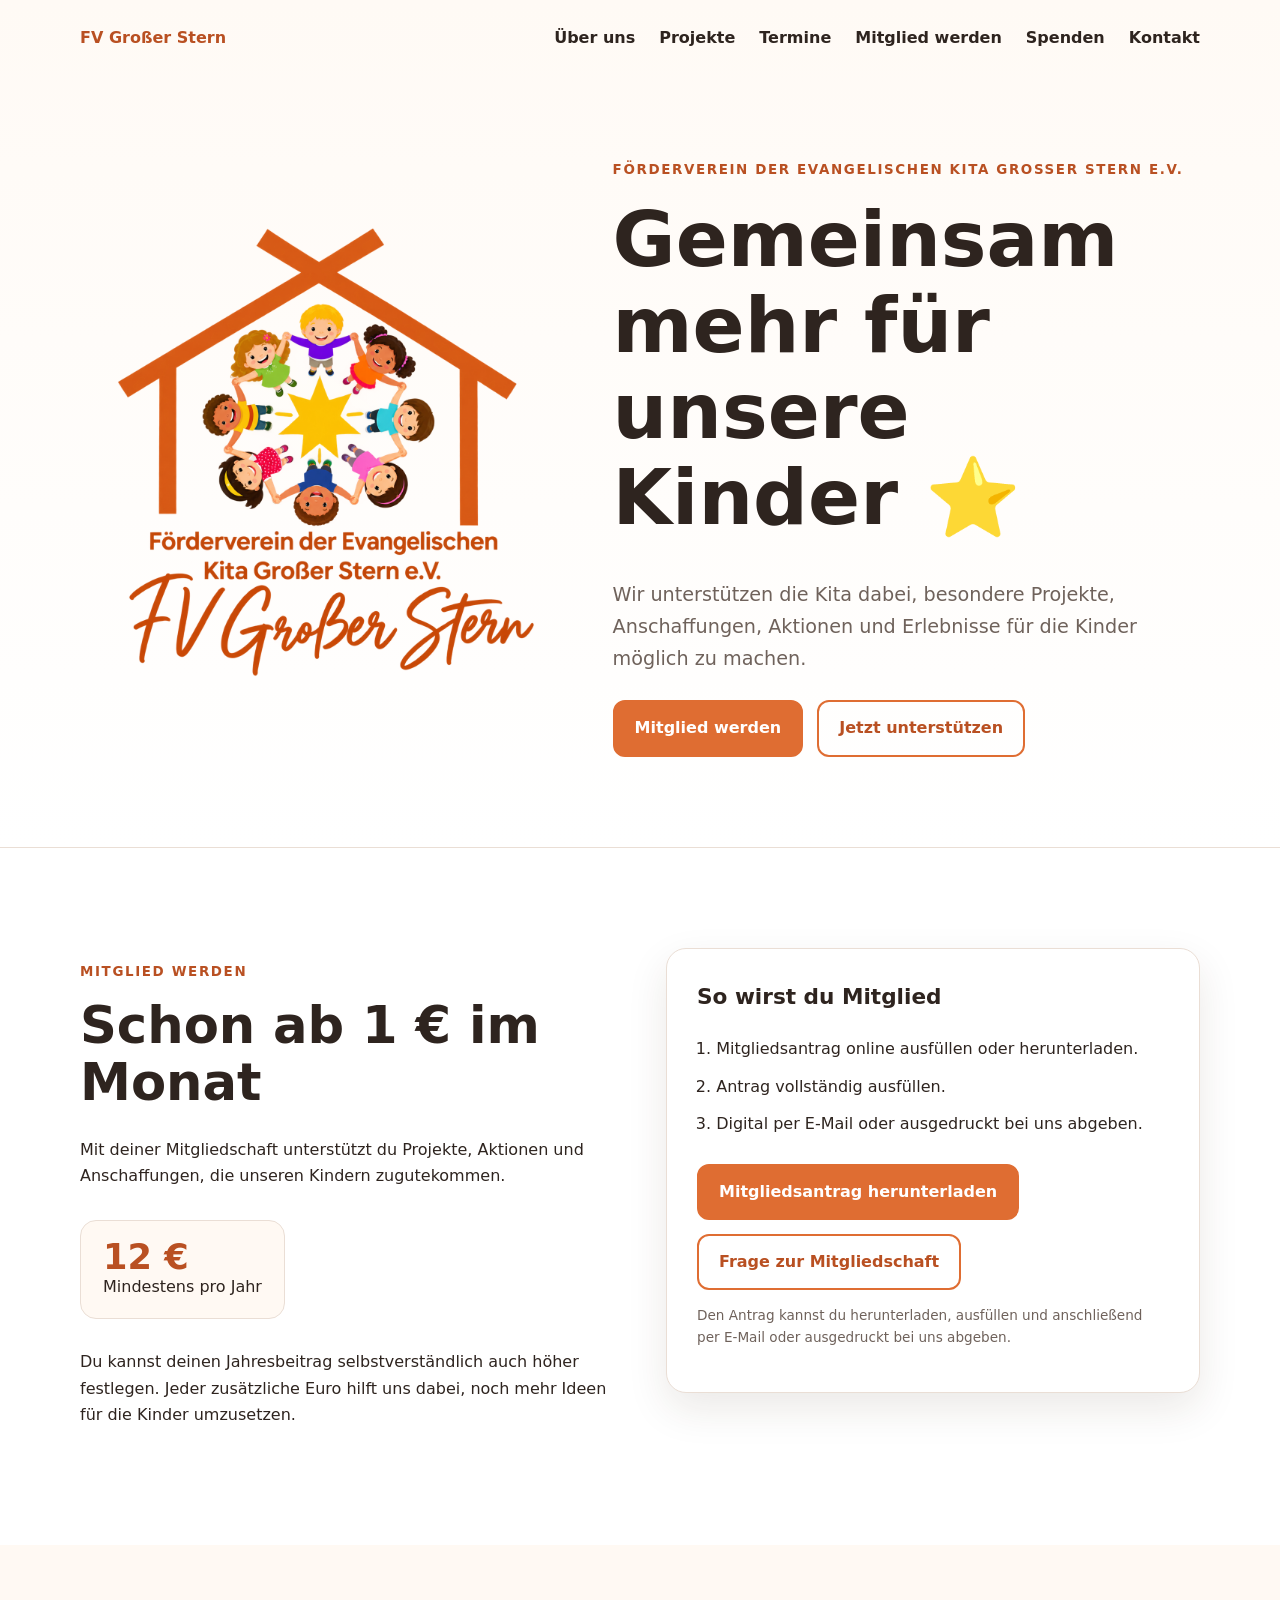
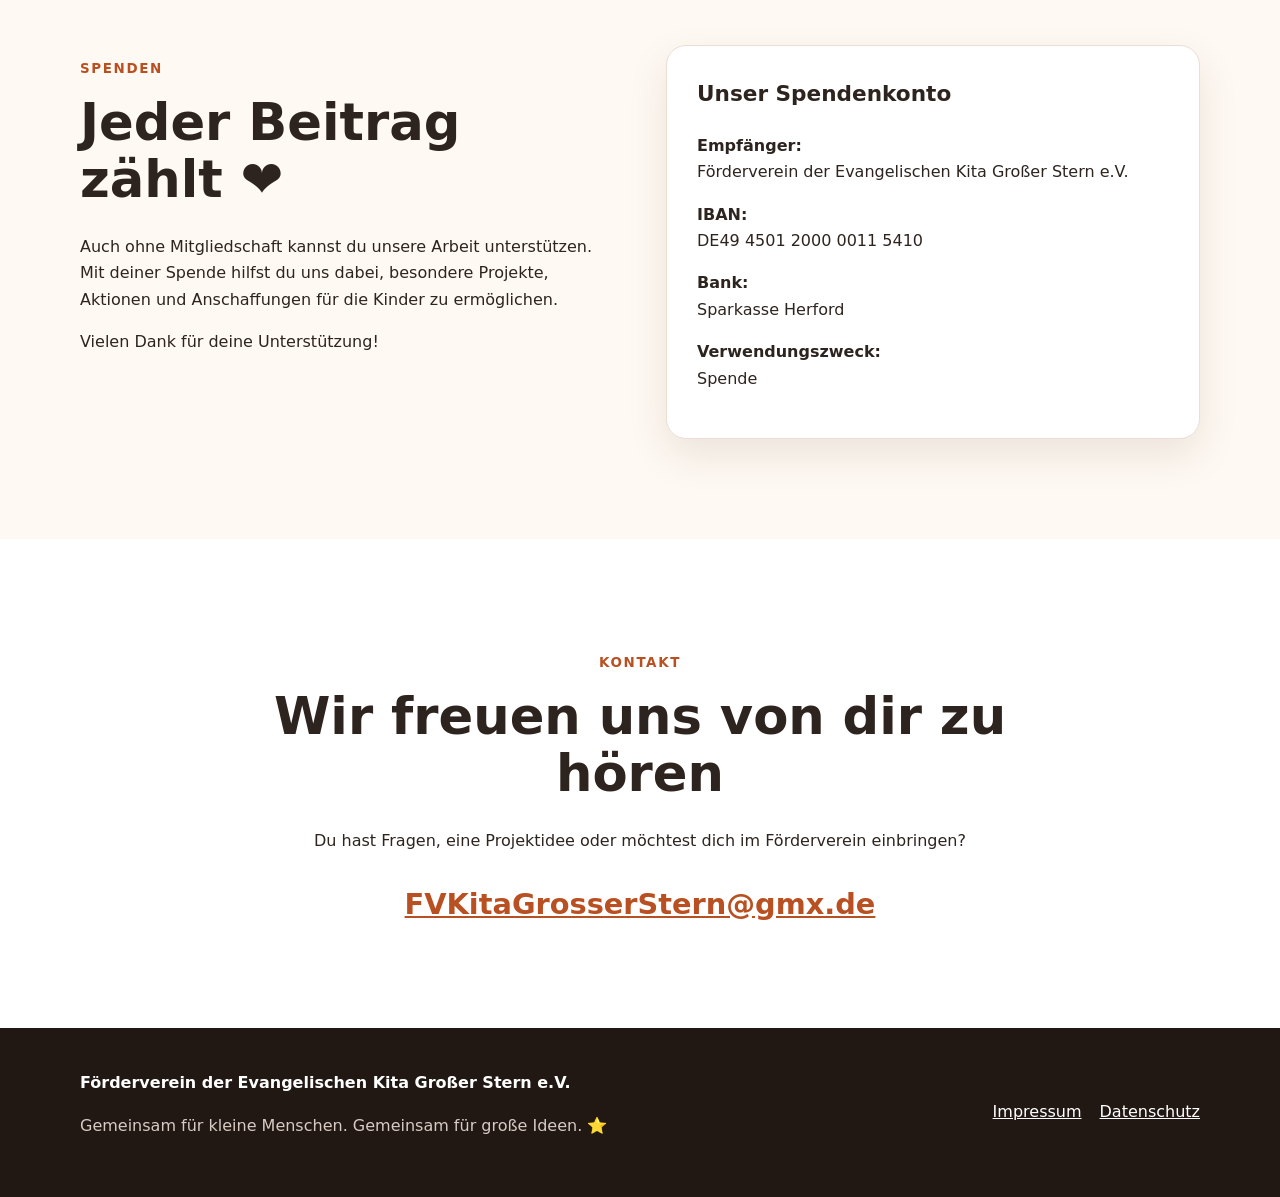
==== index.html @ b5fa6b10 "Fix link to 'Projekte' and remove section Updated link to 'Projekte' and removed the 'Projekte' sect" ====
<!DOCTYPE html>
<html lang="de">
<head>
  <meta charset="UTF-8">
  <meta name="viewport" content="width=device-width, initial-scale=1.0">
  <title>Förderverein der Evangelischen Kita Großer Stern e.V.</title>
  <meta name="description" content="Förderverein der Evangelischen Kita Großer Stern e.V. – gemeinsam mehr für unsere Kinder. Mitglied werden, Projekte unterstützen und spenden.">
  <link rel="stylesheet" href="styles.css">
</head>
<body>
  <header class="hero" id="start">
    <nav class="nav container">
      <a href="#start" class="brand">FV Großer Stern</a>
      <button class="menu-toggle" aria-label="Menü öffnen" onclick="document.querySelector('.nav-links').classList.toggle('open')">☰</button>
      <div class="nav-links">
        <a href="ueber-uns.html">Über uns</a>
        <a  <a href="projekte.html">Projekte</a>
        <a href="termine.html">Termine</a>
        <a href="#mitglied">Mitglied werden</a>
        <a href="#spenden">Spenden</a>
        <a href="#kontakt">Kontakt</a>
      </div>
    </nav>

    <div class="hero-content container">
      <img src="logo.png" alt="Logo des Fördervereins der Evangelischen Kita Großer Stern e.V." class="logo">
      <div class="hero-text">
        <p class="eyebrow">Förderverein der Evangelischen Kita Großer Stern e.V.</p>
        <h1>Gemeinsam mehr für unsere Kinder ⭐</h1>
        <p>Wir unterstützen die Kita dabei, besondere Projekte, Anschaffungen, Aktionen und Erlebnisse für die Kinder möglich zu machen.</p>
        <div class="hero-actions">
          <a class="btn primary" href="#mitglied">Mitglied werden</a>
          <a class="btn secondary" href="#spenden">Jetzt unterstützen</a>
        </div>
      </div>
    </div>
  </header>

  <main>


    
<section id="mitglied" class="section">
      <div class="container two-col">
        <div>
          <p class="eyebrow">Mitglied werden</p>
          <h2>Schon ab 1 € im Monat</h2>
          <p>Mit deiner Mitgliedschaft unterstützt du Projekte, Aktionen und Anschaffungen, die unseren Kindern zugutekommen.</p>
          <div class="price-box">
            <span class="price">12 €</span>
            <span>Mindestens pro Jahr</span>
          </div>
          <p>Du kannst deinen Jahresbeitrag selbstverständlich auch höher festlegen. Jeder zusätzliche Euro hilft uns dabei, noch mehr Ideen für die Kinder umzusetzen.</p>
        </div>
        <div class="card">
          <h3>So wirst du Mitglied</h3>
          <ol class="steps">
            <li>Mitgliedsantrag online ausfüllen oder herunterladen.</li>
            <li>Antrag vollständig ausfüllen.</li>
            <li>Digital per E-Mail oder ausgedruckt bei uns abgeben.</li>
          </ol>
          <div class="stack">
            <a class="btn primary" href="mitgliedsantrag.pdf">Mitgliedsantrag herunterladen</a>
            <a class="btn secondary" href="mailto:FVKitaGrosserStern@gmx.de?subject=Mitgliedschaft%20im%20Förderverein">Frage zur Mitgliedschaft</a>
          </div>
          <p class="small-note">Den Antrag kannst du herunterladen, ausfüllen und anschließend per E-Mail oder ausgedruckt bei uns abgeben.</p>
        </div>
      </div>
    </section>

    <section id="spenden" class="section alt">
      <div class="container two-col">
        <div>
          <p class="eyebrow">Spenden</p>
          <h2>Jeder Beitrag zählt ❤️</h2>
          <p>Auch ohne Mitgliedschaft kannst du unsere Arbeit unterstützen. Mit deiner Spende hilfst du uns dabei, besondere Projekte, Aktionen und Anschaffungen für die Kinder zu ermöglichen.</p>
          <p>Vielen Dank für deine Unterstützung!</p>
        </div>
        <div class="card bank-card">
          <h3>Unser Spendenkonto</h3>
          <p><strong>Empfänger:</strong><br>Förderverein der Evangelischen Kita Großer Stern e.V.</p>
          <p><strong>IBAN:</strong><br>DE49 4501 2000 0011 5410</p>
          <p><strong>Bank:</strong><br>Sparkasse Herford</p>
          <p><strong>Verwendungszweck:</strong><br>Spende</p>
        </div>
      </div>
    </section>

    <section id="kontakt" class="section">
      <div class="container contact-box">
        <p class="eyebrow">Kontakt</p>
        <h2>Wir freuen uns von dir zu hören</h2>
        <p>Du hast Fragen, eine Projektidee oder möchtest dich im Förderverein einbringen?</p>
        <a class="mail-link" href="mailto:FVKitaGrosserStern@gmx.de">FVKitaGrosserStern@gmx.de</a>
      </div>
    </section>
  </main>

  <footer class="footer">
    <div class="container footer-inner">
      <div>
        <strong>Förderverein der Evangelischen Kita Großer Stern e.V.</strong>
        <p>Gemeinsam für kleine Menschen. Gemeinsam für große Ideen. ⭐</p>
      </div>
      <div class="footer-links">
        <a href="impressum.html">Impressum</a>
        <a href="datenschutz.html">Datenschutz</a>
      </div>
    </div>
  </footer>

  <script>
    document.querySelectorAll('.nav-links a').forEach(link => {
      link.addEventListener('click', () => document.querySelector('.nav-links').classList.remove('open'));
    });
  </script>
</body>
</html>
---- styles.css ----
:root {
  --orange: #df6d32;
  --orange-dark: #b95022;
  --yellow: #ffd500;
  --ink: #2e241f;
  --muted: #6f625b;
  --cream: #fff9f3;
  --white: #ffffff;
  --line: #eaded5;
  --shadow: 0 16px 40px rgba(60, 35, 20, .10);
}

* { box-sizing: border-box; }
html { scroll-behavior: smooth; }
body {
  margin: 0;
  font-family: system-ui, -apple-system, BlinkMacSystemFont, "Segoe UI", sans-serif;
  color: var(--ink);
  background: var(--white);
  line-height: 1.65;
}
a { color: inherit; }
.container { width: min(1120px, 92%); margin: 0 auto; }

.nav {
  min-height: 76px;
  display: flex;
  align-items: center;
  justify-content: space-between;
  gap: 24px;
}
.brand { text-decoration: none; font-weight: 800; color: var(--orange-dark); }
.nav-links { display: flex; gap: 24px; align-items: center; }
.nav-links a { text-decoration: none; font-weight: 650; }
.nav-links a:hover { color: var(--orange-dark); }
.menu-toggle { display: none; border: 0; background: transparent; font-size: 1.8rem; }

.hero {
  background: linear-gradient(180deg, #fffaf5 0%, #ffffff 100%);
  border-bottom: 1px solid var(--line);
}
.hero-content {
  min-height: 650px;
  display: grid;
  grid-template-columns: .9fr 1.1fr;
  gap: 52px;
  align-items: center;
  padding: 70px 0 90px;
}
.logo { width: 100%; max-width: 470px; margin: 0 auto; display: block; }
.hero h1, h2 {
  line-height: 1.12;
  margin: .2em 0 .5em;
}
.hero h1 { font-size: clamp(2.6rem, 6vw, 5rem); }
h2 { font-size: clamp(2rem, 4vw, 3.2rem); }
h3 { margin-top: 0; font-size: 1.35rem; }
.eyebrow {
  text-transform: uppercase;
  letter-spacing: .12em;
  font-weight: 800;
  color: var(--orange-dark);
  font-size: .84rem;
}
.hero-text > p:not(.eyebrow) { font-size: 1.2rem; color: var(--muted); max-width: 700px; }
.hero-actions, .stack { display: flex; flex-wrap: wrap; gap: 14px; margin-top: 26px; }

.btn {
  display: inline-block;
  text-decoration: none;
  padding: 13px 20px;
  border-radius: 12px;
  font-weight: 800;
  border: 2px solid var(--orange);
  transition: transform .15s ease, box-shadow .15s ease;
}
.btn:hover { transform: translateY(-2px); box-shadow: 0 8px 20px rgba(90,50,25,.12); }
.btn.primary { background: var(--orange); color: white; }
.btn.secondary { background: transparent; color: var(--orange-dark); }

.section { padding: 100px 0; }
.section.alt { background: var(--cream); }
.two-col { display: grid; grid-template-columns: 1fr 1fr; gap: 52px; align-items: start; }
.lead { font-size: 1.15rem; color: var(--muted); max-width: 800px; }

.card {
  background: var(--white);
  border: 1px solid var(--line);
  border-radius: 20px;
  padding: 30px;
  box-shadow: var(--shadow);
}
.cards {
  margin-top: 34px;
  display: grid;
  grid-template-columns: repeat(3, 1fr);
  gap: 22px;
}
.icon { font-size: 2.2rem; margin-bottom: 8px; }
.checklist { padding-left: 1.2rem; }
.checklist li { margin: .45rem 0; }
.callout {
  margin-top: 28px;
  padding: 20px 24px;
  border-left: 5px solid var(--yellow);
  background: white;
  border-radius: 12px;
  display: flex;
  gap: 12px;
  flex-wrap: wrap;
}

.price-box {
  display: inline-flex;
  flex-direction: column;
  padding: 18px 22px;
  border-radius: 16px;
  background: var(--cream);
  border: 1px solid var(--line);
  margin: 14px 0;
}
.price { font-size: 2.2rem; line-height: 1; font-weight: 900; color: var(--orange-dark); }
.steps { padding-left: 1.2rem; }
.steps li { margin-bottom: .7rem; }
.small-note { font-size: .85rem; color: var(--muted); }
.placeholder { color: #9a6f5a; font-style: italic; }

.contact-box {
  text-align: center;
  max-width: 800px;
}
.mail-link {
  display: inline-block;
  margin-top: 10px;
  font-size: clamp(1.2rem, 3vw, 1.8rem);
  color: var(--orange-dark);
  font-weight: 900;
}

.footer {
  background: #211813;
  color: white;
  padding: 42px 0;
}
.footer p { color: #d8cbc3; }
.footer-inner {
  display: flex;
  justify-content: space-between;
  gap: 28px;
  align-items: center;
}
.footer-links { display: flex; gap: 18px; }
.footer-links a { color: white; }

.legal {
  width: min(900px, 92%);
  margin: 60px auto;
}
.legal h1 { font-size: 2.5rem; }
.legal .notice {
  background: #fff4dd;
  border-left: 5px solid #e4a300;
  padding: 16px 18px;
  border-radius: 10px;
}
.legal a { color: var(--orange-dark); }

@media (max-width: 820px) {
  .menu-toggle { display: block; }
  .nav-links {
    display: none;
    position: absolute;
    top: 72px;
    right: 4%;
    left: 4%;
    background: white;
    border: 1px solid var(--line);
    border-radius: 14px;
    box-shadow: var(--shadow);
    padding: 18px;
    flex-direction: column;
    align-items: flex-start;
    z-index: 20;
  }
  .nav-links.open { display: flex; }
  .hero-content, .two-col, .cards { grid-template-columns: 1fr; }
  .hero-content { padding-top: 35px; min-height: auto; }
  .logo { max-width: 360px; }
  .section { padding: 72px 0; }
  .footer-inner { flex-direction: column; align-items: flex-start; }
}
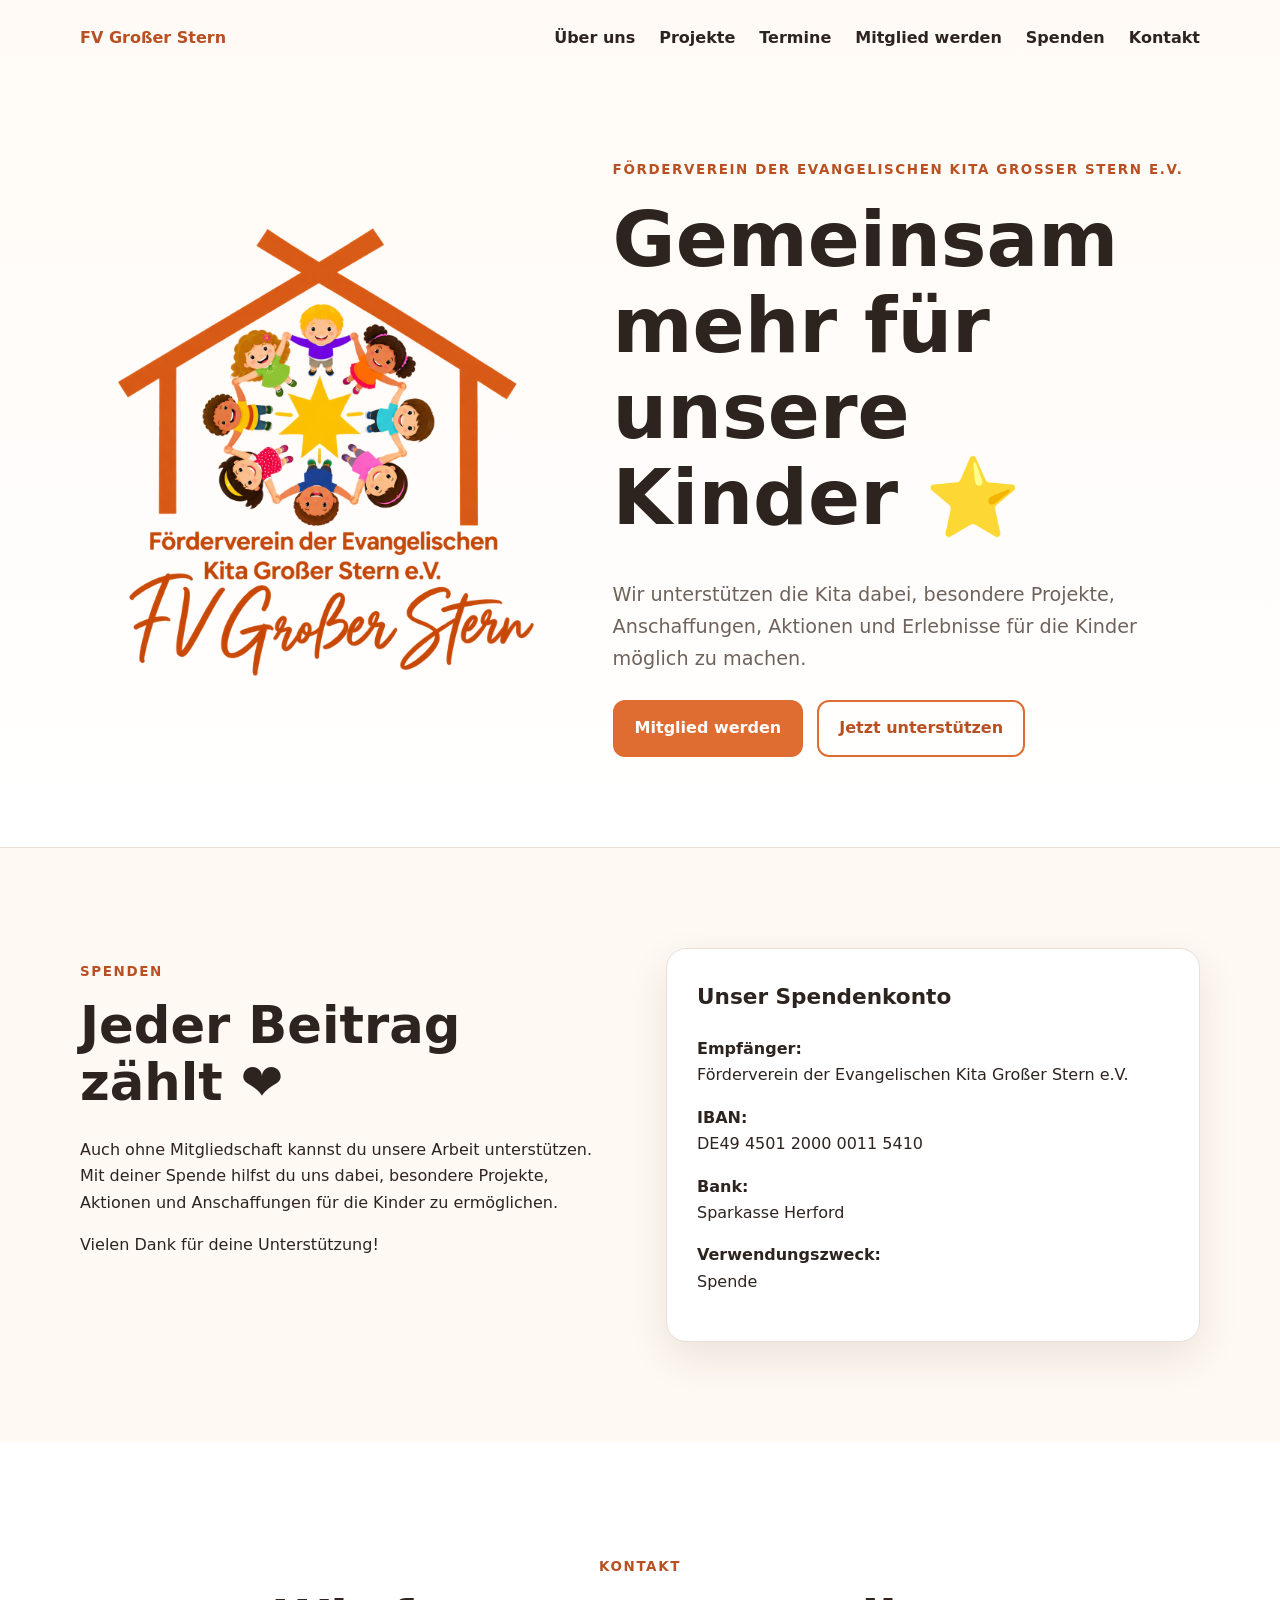
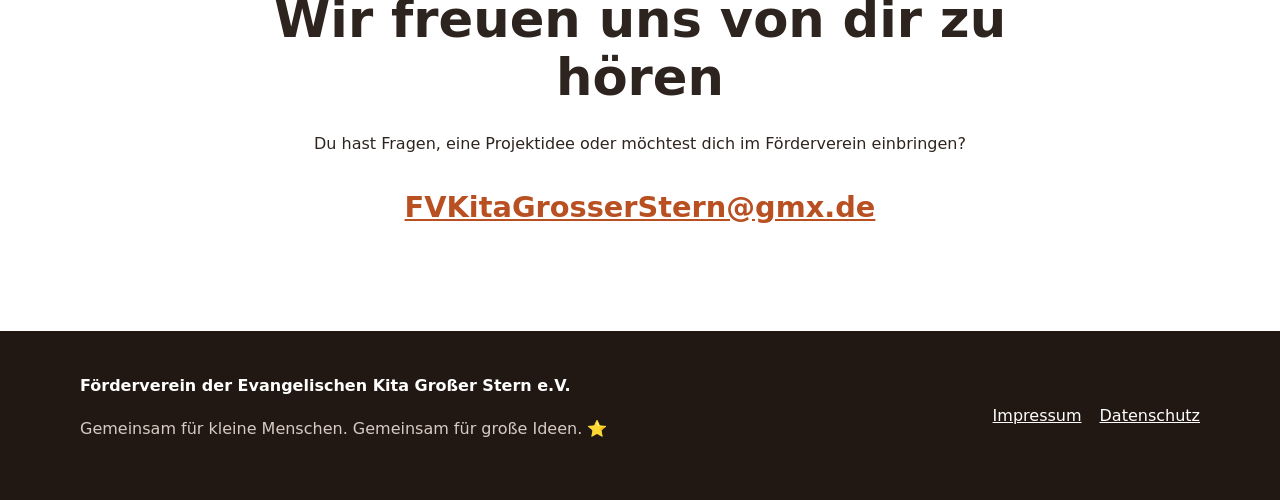
==== commit 70855681: "Remove membership section from index.html Removed the membership section from the index.html file." ====
--- a/index.html
+++ b/index.html
@@ -16,7 +16,7 @@
         <a href="ueber-uns.html">Über uns</a>
         <a  <a href="projekte.html">Projekte</a>
         <a href="termine.html">Termine</a>
-        <a href="#mitglied">Mitglied werden</a>
+        <a href="mitglied.html">Mitglied werden</a>
         <a href="#spenden">Spenden</a>
         <a href="#kontakt">Kontakt</a>
       </div>
@@ -40,33 +40,7 @@
 
 
     
-<section id="mitglied" class="section">
-      <div class="container two-col">
-        <div>
-          <p class="eyebrow">Mitglied werden</p>
-          <h2>Schon ab 1 € im Monat</h2>
-          <p>Mit deiner Mitgliedschaft unterstützt du Projekte, Aktionen und Anschaffungen, die unseren Kindern zugutekommen.</p>
-          <div class="price-box">
-            <span class="price">12 €</span>
-            <span>Mindestens pro Jahr</span>
-          </div>
-          <p>Du kannst deinen Jahresbeitrag selbstverständlich auch höher festlegen. Jeder zusätzliche Euro hilft uns dabei, noch mehr Ideen für die Kinder umzusetzen.</p>
-        </div>
-        <div class="card">
-          <h3>So wirst du Mitglied</h3>
-          <ol class="steps">
-            <li>Mitgliedsantrag online ausfüllen oder herunterladen.</li>
-            <li>Antrag vollständig ausfüllen.</li>
-            <li>Digital per E-Mail oder ausgedruckt bei uns abgeben.</li>
-          </ol>
-          <div class="stack">
-            <a class="btn primary" href="mitgliedsantrag.pdf">Mitgliedsantrag herunterladen</a>
-            <a class="btn secondary" href="mailto:FVKitaGrosserStern@gmx.de?subject=Mitgliedschaft%20im%20Förderverein">Frage zur Mitgliedschaft</a>
-          </div>
-          <p class="small-note">Den Antrag kannst du herunterladen, ausfüllen und anschließend per E-Mail oder ausgedruckt bei uns abgeben.</p>
-        </div>
-      </div>
-    </section>
+
 
     <section id="spenden" class="section alt">
       <div class="container two-col">
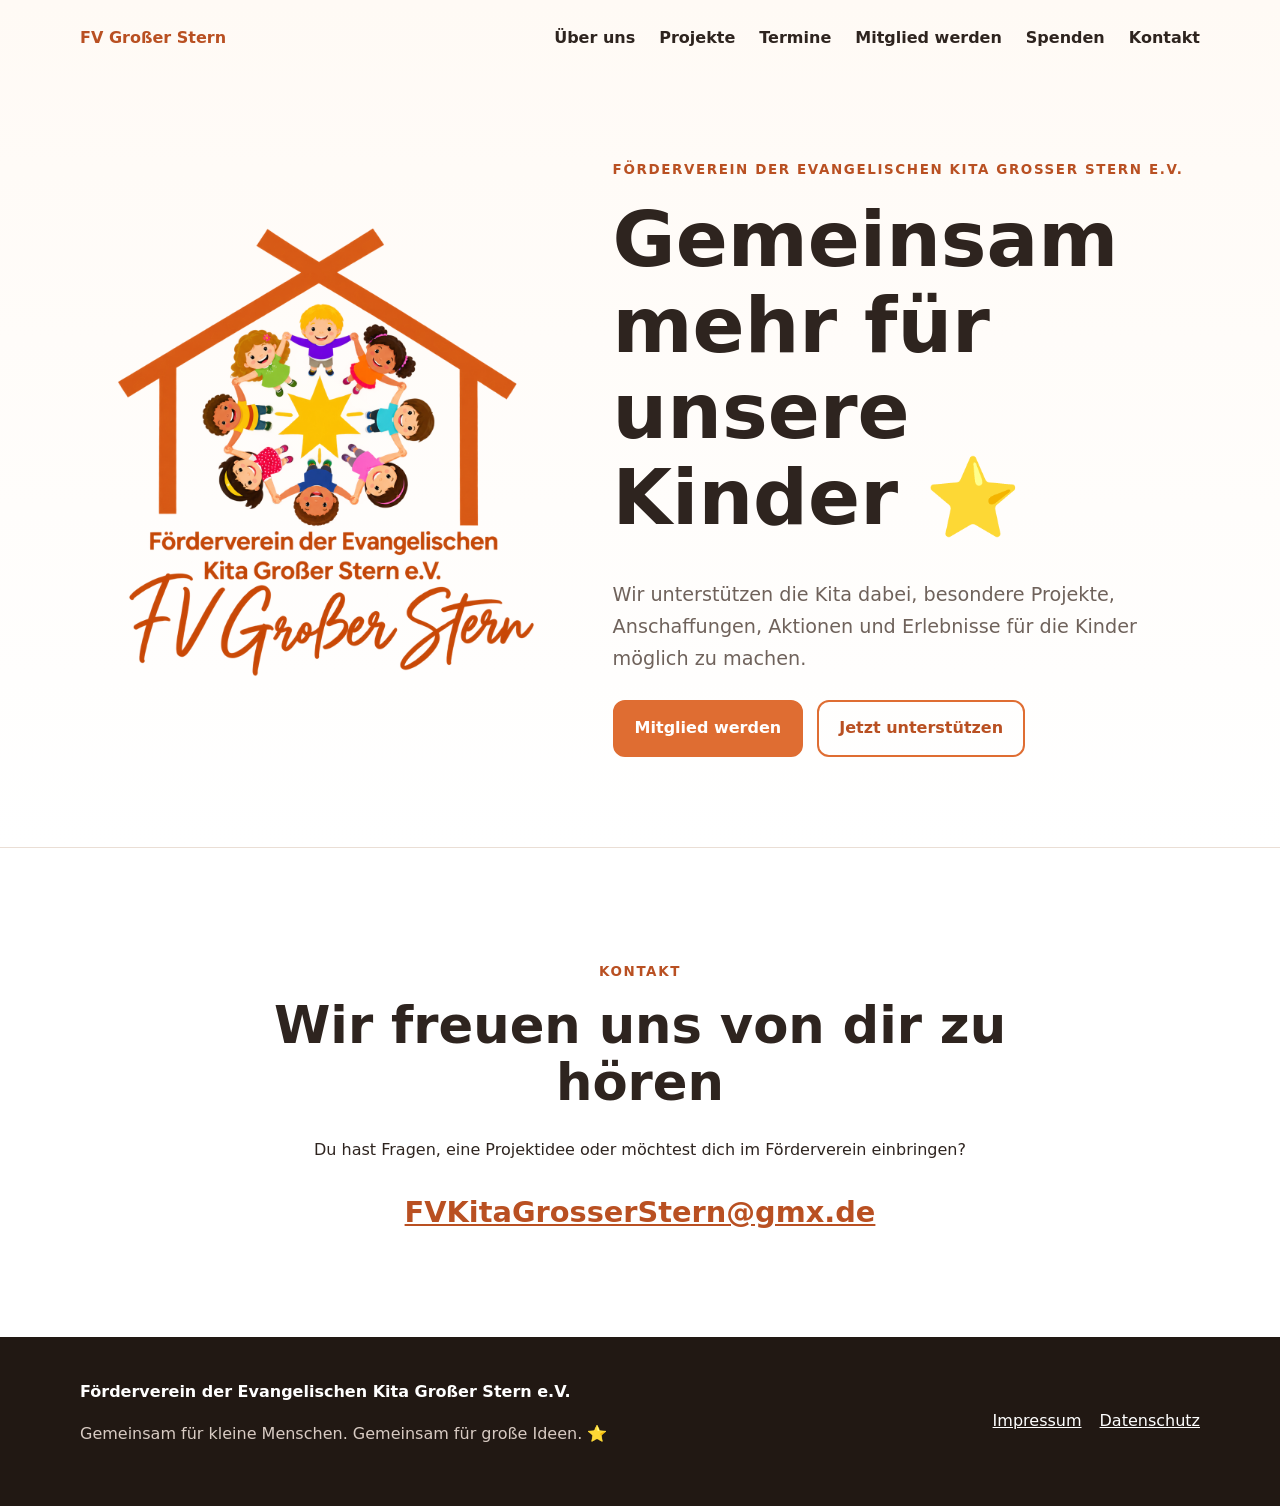
==== commit de70c7d9: "Remove donation section from index.html Removed the donation section from the index.html file." ====
--- a/index.html
+++ b/index.html
@@ -17,7 +17,7 @@
         <a  <a href="projekte.html">Projekte</a>
         <a href="termine.html">Termine</a>
         <a href="mitglied.html">Mitglied werden</a>
-        <a href="#spenden">Spenden</a>
+        <a href="spenden.html">Spenden</a>
         <a href="#kontakt">Kontakt</a>
       </div>
     </nav>
@@ -42,23 +42,7 @@
     
 
 
-    <section id="spenden" class="section alt">
-      <div class="container two-col">
-        <div>
-          <p class="eyebrow">Spenden</p>
-          <h2>Jeder Beitrag zählt ❤️</h2>
-          <p>Auch ohne Mitgliedschaft kannst du unsere Arbeit unterstützen. Mit deiner Spende hilfst du uns dabei, besondere Projekte, Aktionen und Anschaffungen für die Kinder zu ermöglichen.</p>
-          <p>Vielen Dank für deine Unterstützung!</p>
-        </div>
-        <div class="card bank-card">
-          <h3>Unser Spendenkonto</h3>
-          <p><strong>Empfänger:</strong><br>Förderverein der Evangelischen Kita Großer Stern e.V.</p>
-          <p><strong>IBAN:</strong><br>DE49 4501 2000 0011 5410</p>
-          <p><strong>Bank:</strong><br>Sparkasse Herford</p>
-          <p><strong>Verwendungszweck:</strong><br>Spende</p>
-        </div>
-      </div>
-    </section>
+   
 
     <section id="kontakt" class="section">
       <div class="container contact-box">
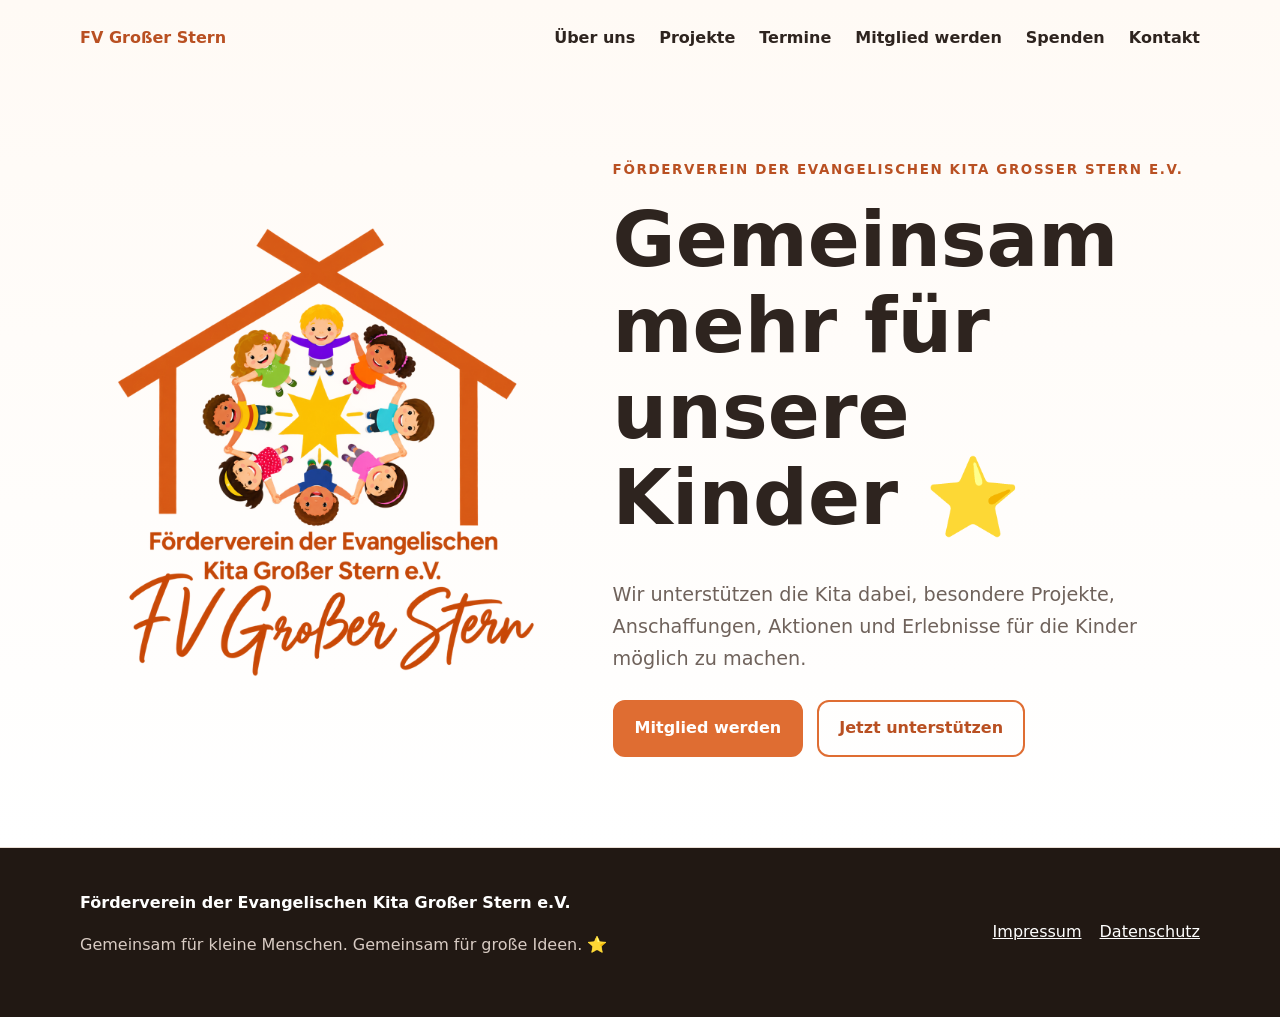
==== commit ef02e4fa: "Remove contact section from index.html Removed the contact section from the HTML file." ====
--- a/index.html
+++ b/index.html
@@ -44,14 +44,7 @@
 
    
 
-    <section id="kontakt" class="section">
-      <div class="container contact-box">
-        <p class="eyebrow">Kontakt</p>
-        <h2>Wir freuen uns von dir zu hören</h2>
-        <p>Du hast Fragen, eine Projektidee oder möchtest dich im Förderverein einbringen?</p>
-        <a class="mail-link" href="mailto:FVKitaGrosserStern@gmx.de">FVKitaGrosserStern@gmx.de</a>
-      </div>
-    </section>
+    
   </main>
 
   <footer class="footer">
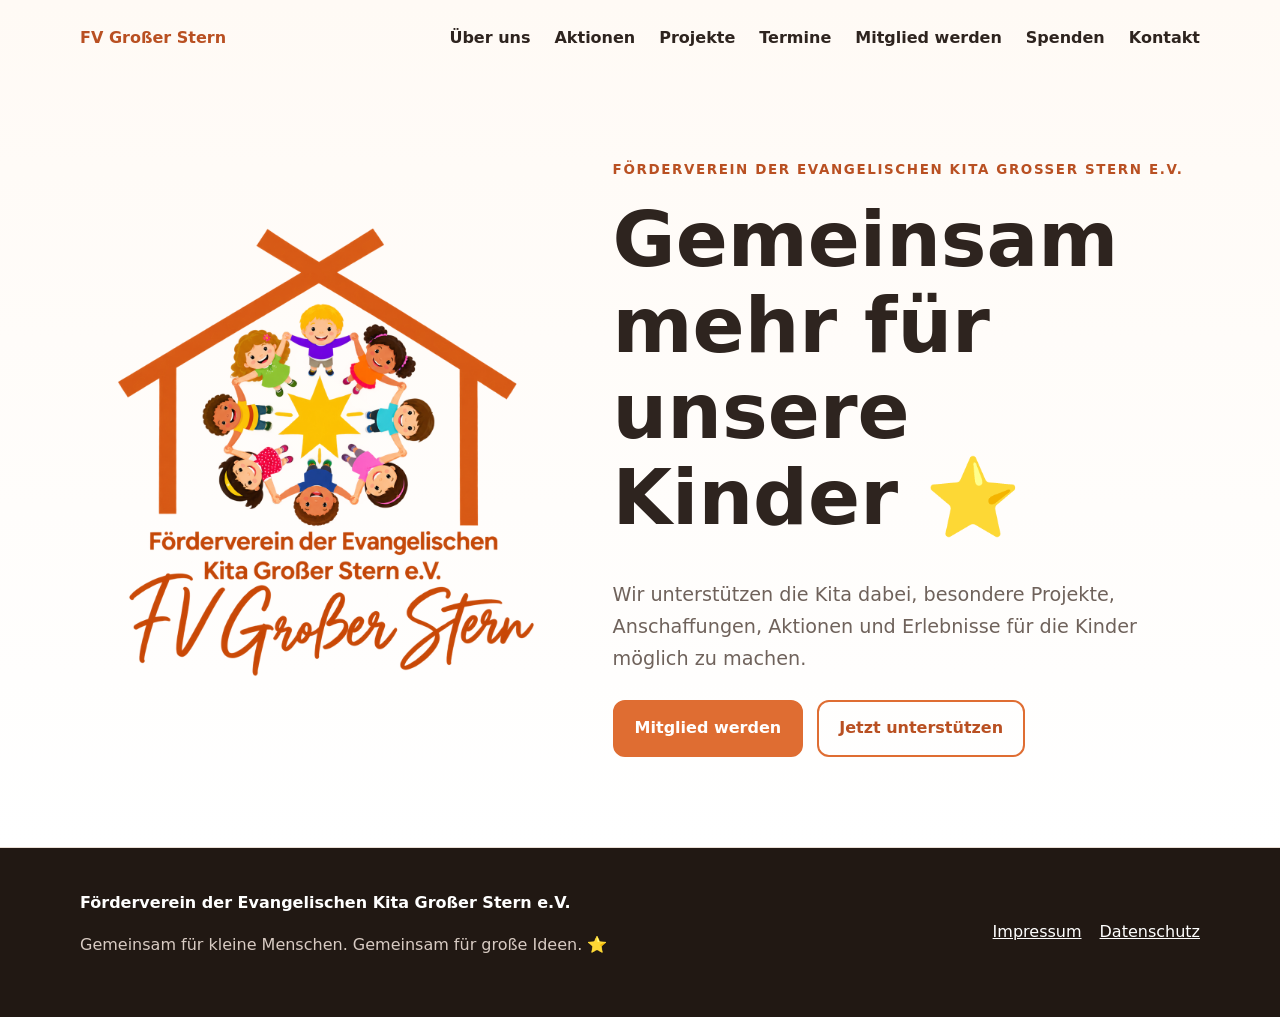
==== commit 68217387: "Add link to Aktionen page in navigation" ====
--- a/index.html
+++ b/index.html
@@ -14,11 +14,12 @@
       <button class="menu-toggle" aria-label="Menü öffnen" onclick="document.querySelector('.nav-links').classList.toggle('open')">☰</button>
       <div class="nav-links">
         <a href="ueber-uns.html">Über uns</a>
-        <a  <a href="projekte.html">Projekte</a>
+        <a href="aktionen.html">Aktionen</a>
+        <a href="projekte.html">Projekte</a>
         <a href="termine.html">Termine</a>
         <a href="mitglied.html">Mitglied werden</a>
         <a href="spenden.html">Spenden</a>
-        <a href="#kontakt">Kontakt</a>
+        <a href="kontakt.html">Kontakt</a>
       </div>
     </nav>
 
@@ -29,8 +30,8 @@
         <h1>Gemeinsam mehr für unsere Kinder ⭐</h1>
         <p>Wir unterstützen die Kita dabei, besondere Projekte, Anschaffungen, Aktionen und Erlebnisse für die Kinder möglich zu machen.</p>
         <div class="hero-actions">
-          <a class="btn primary" href="#mitglied">Mitglied werden</a>
-          <a class="btn secondary" href="#spenden">Jetzt unterstützen</a>
+          <a class="btn primary" href="mitglied.html">Mitglied werden</a>
+          <a class="btn secondary" href="spenden.html">Jetzt unterstützen</a>
         </div>
       </div>
     </div>
